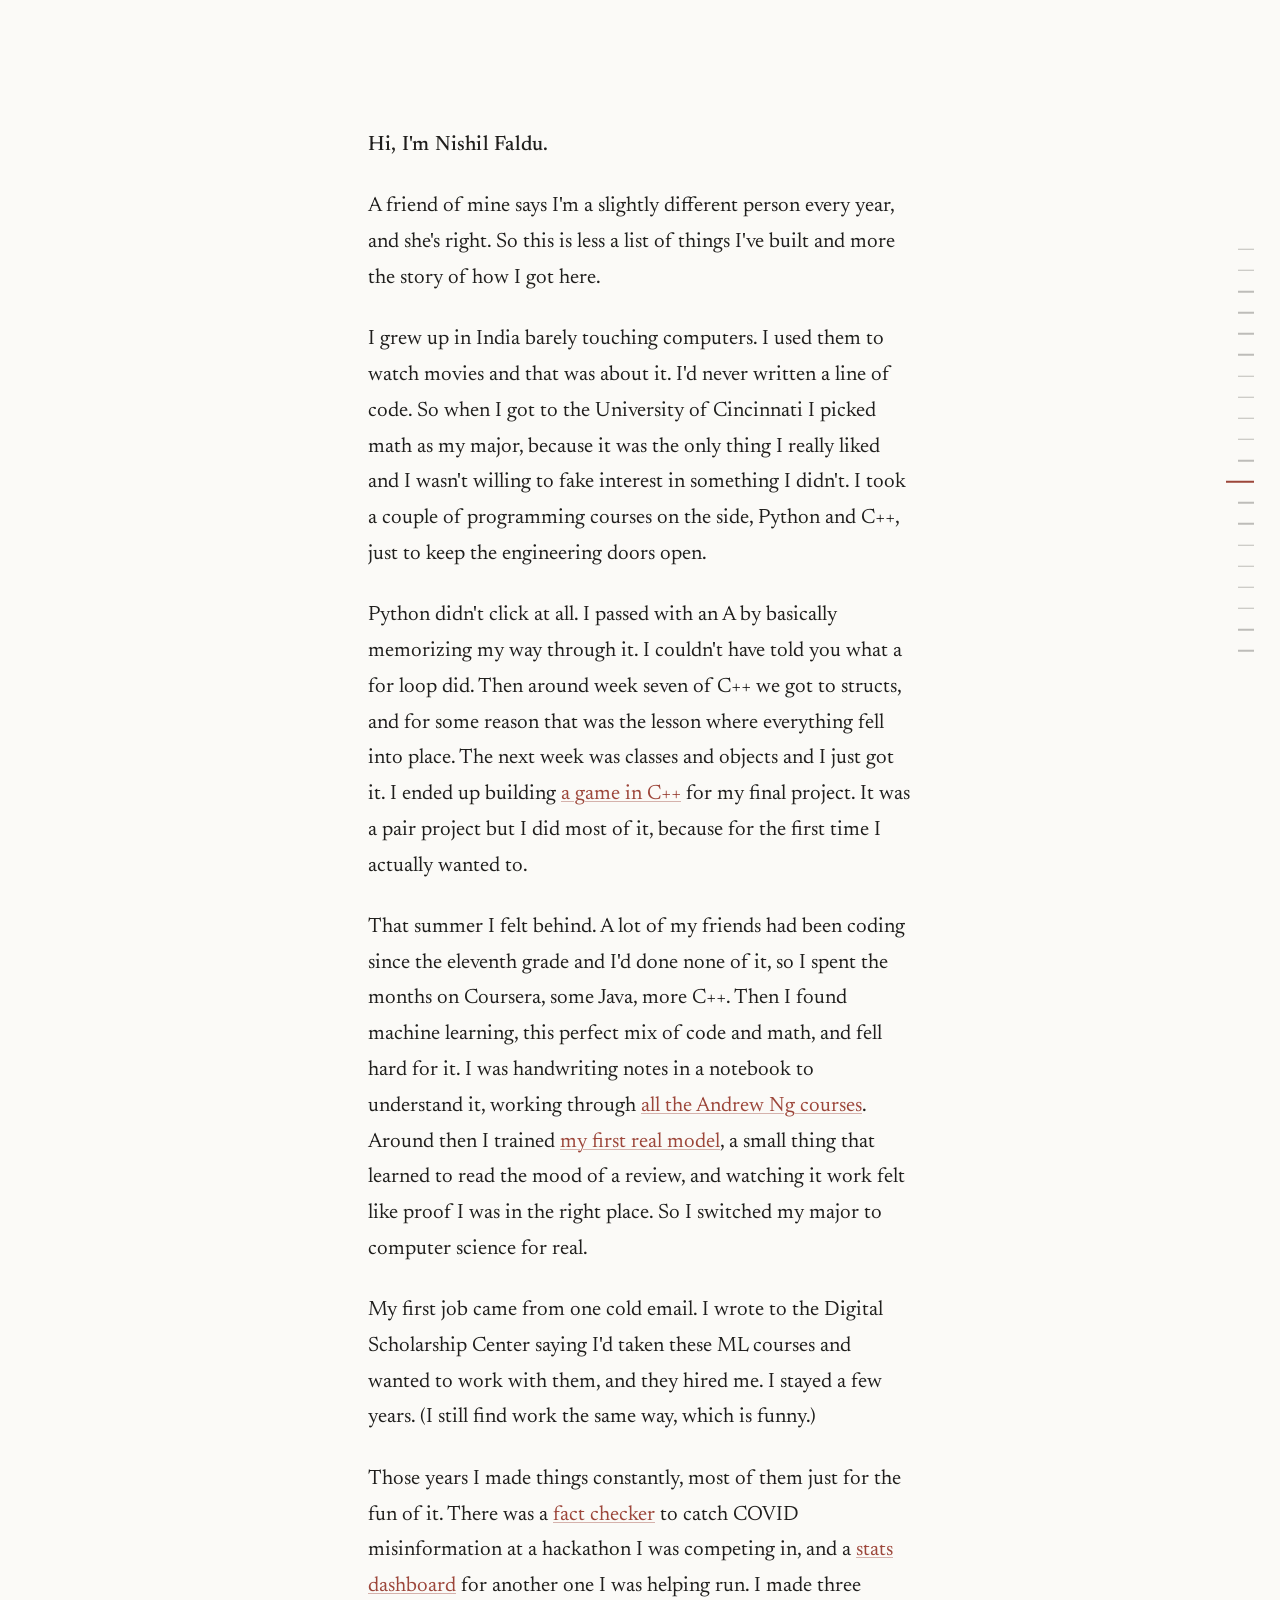
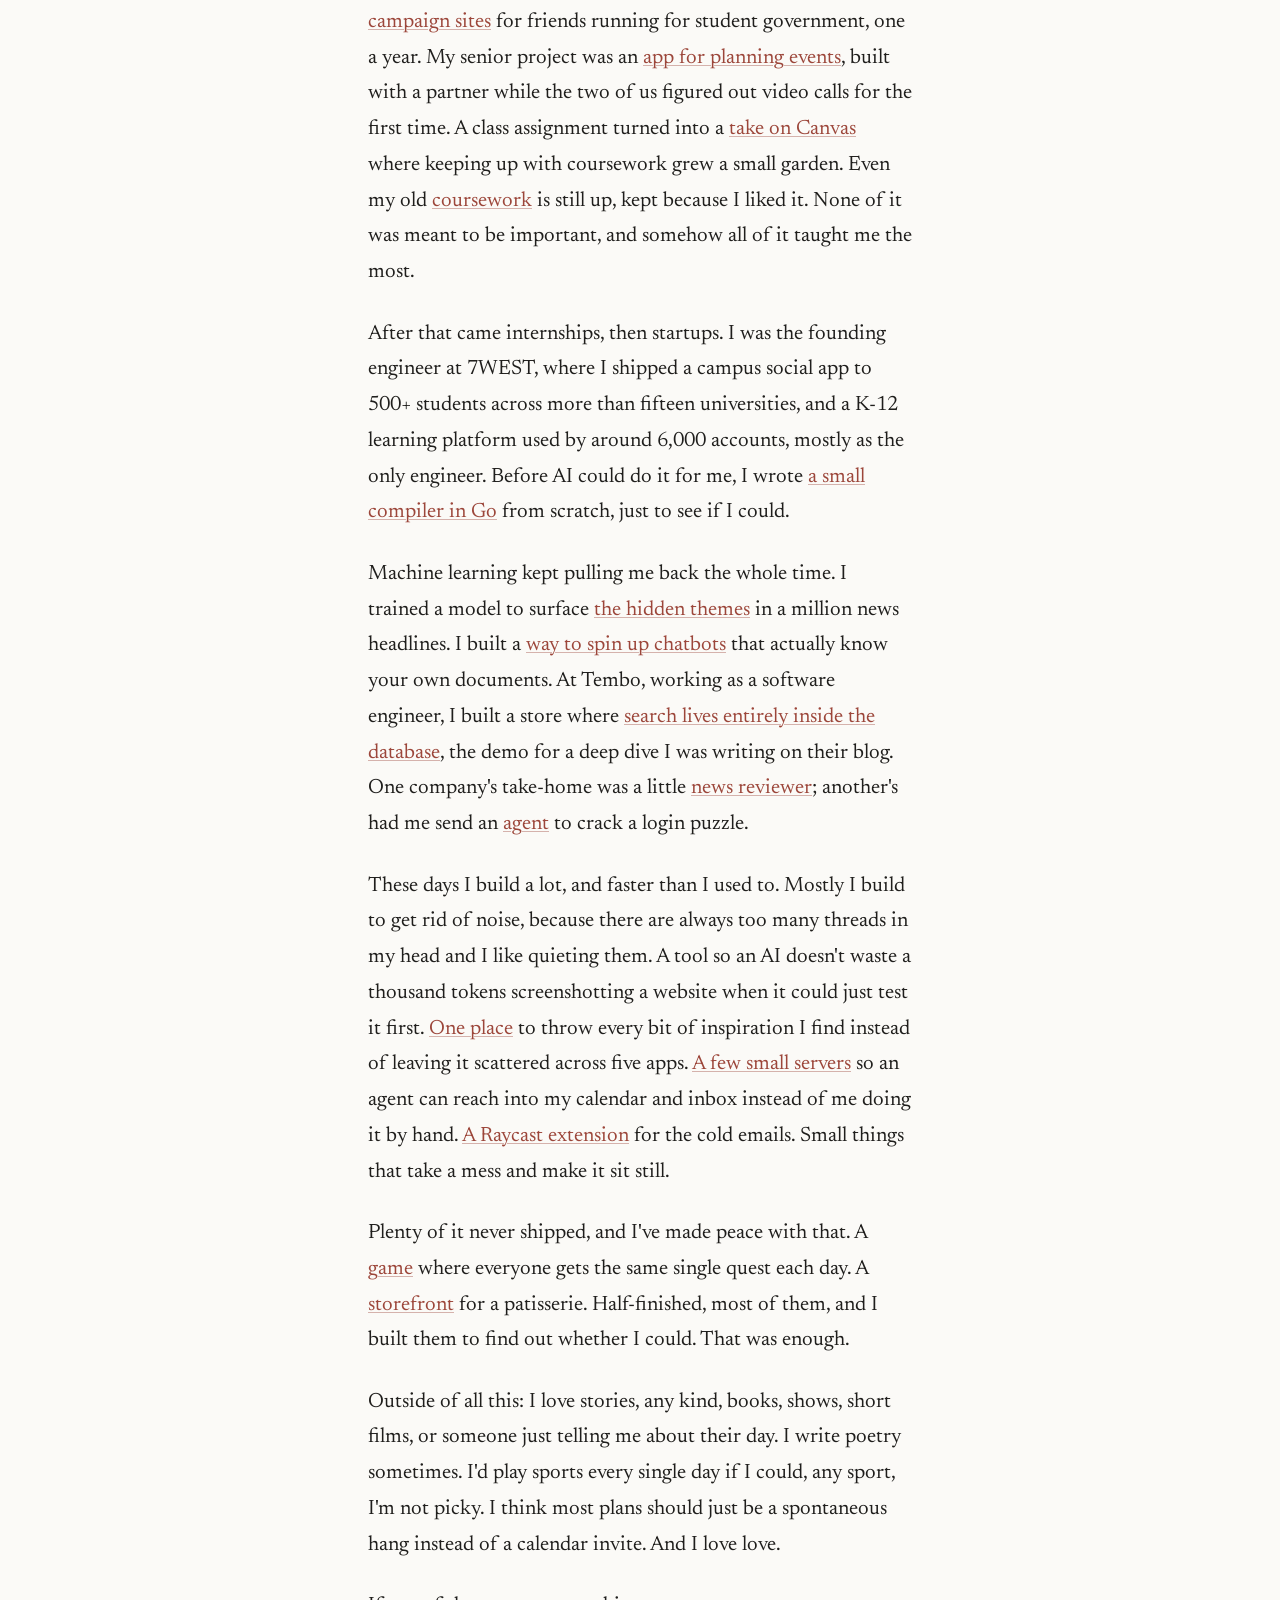
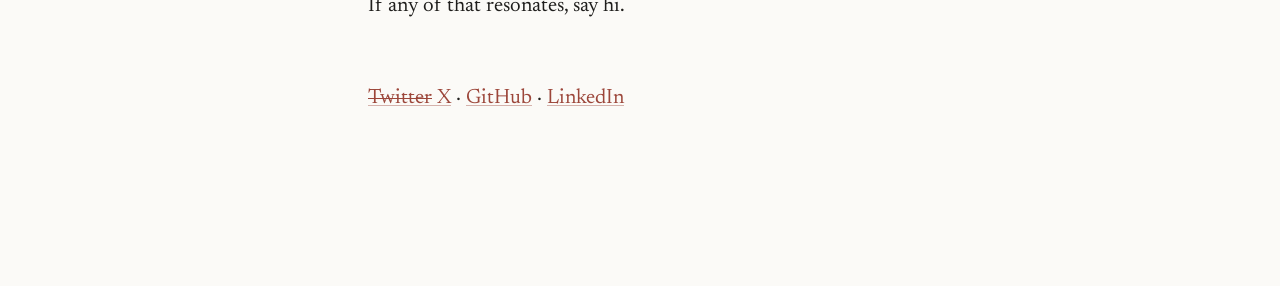
==== index.html @ d4f22a00 "Add project nav, unlink Atlas, restyle Twitter link - Stacked-dash project nav fixed to the right ed" ====
<!DOCTYPE html>
<html lang="en">

<head>
    <meta charset="UTF-8">
    <meta name="viewport" content="width=device-width, initial-scale=1.0">
    <title>Nishil Faldu</title>
    <meta name="description"
        content="Nishil Faldu. The story of how I got here, and the small things I build to take a mess and make it sit still.">
    <meta name="author" content="Nishil Faldu">
    <meta name="theme-color" content="#fbfaf7">
    <link rel="canonical" href="https://nishilfaldu.site">

    <!-- Favicon: a quiet "N" mark, inline so it costs no request -->
    <link rel="icon"
        href="data:image/svg+xml,%3Csvg xmlns='http://www.w3.org/2000/svg' viewBox='0 0 32 32'%3E%3Crect width='32' height='32' rx='6' fill='%231f1e1c'/%3E%3Ctext x='16' y='23' font-family='Georgia,serif' font-size='20' fill='%23fbfaf7' text-anchor='middle'%3EN%3C/text%3E%3C/svg%3E">

    <!-- Open Graph / social preview -->
    <meta property="og:type" content="website">
    <meta property="og:url" content="https://nishilfaldu.site">
    <meta property="og:title" content="Nishil Faldu">
    <meta property="og:description"
        content="The story of how I got here, and the small things I build to take a mess and make it sit still.">
    <meta property="og:image" content="https://nishilfaldu.site/og-image.png">
    <meta property="og:image:width" content="1200">
    <meta property="og:image:height" content="630">

    <!-- Twitter card -->
    <meta name="twitter:card" content="summary_large_image">
    <meta name="twitter:creator" content="@FalduNishil">
    <meta name="twitter:title" content="Nishil Faldu">
    <meta name="twitter:description"
        content="The story of how I got here, and the small things I build to take a mess and make it sit still.">
    <meta name="twitter:image" content="https://nishilfaldu.site/og-image.png">

    <!-- One reading face, loaded once. A system serif carries the page until it arrives. -->
    <link rel="preconnect" href="https://fonts.googleapis.com">
    <link rel="preconnect" href="https://fonts.gstatic.com" crossorigin>
    <link rel="stylesheet"
        href="https://fonts.googleapis.com/css2?family=Newsreader:ital,opsz,wght@0,6..72,400;0,6..72,500;1,6..72,400&display=swap">

    <style>
        :root {
            --paper: #fbfaf7;
            --ink: #1f1e1c;
            --accent: #9c463a;
            --measure: 38rem;
        }

        *,
        *::before,
        *::after {
            box-sizing: border-box;
        }

        html {
            -webkit-text-size-adjust: 100%;
            scroll-behavior: smooth;
        }

        body {
            margin: 0;
            background: var(--paper);
            color: var(--ink);
            font-family: Newsreader, "Iowan Old Style", Charter, Georgia, "Times New Roman", serif;
            font-size: 1.18rem;
            line-height: 1.72;
            font-weight: 400;
            -webkit-font-smoothing: antialiased;
            text-rendering: optimizeLegibility;
        }

        main {
            max-width: var(--measure);
            margin: 0 auto;
            padding: 5.5rem 1.5rem 7rem;
        }

        h1 {
            font-size: 1.18rem;
            font-weight: 500;
            line-height: 1.72;
            margin: 0 0 1.6rem;
            letter-spacing: 0.01em;
        }

        p {
            margin: 0 0 1.6rem;
            hanging-punctuation: first;
        }

        a {
            color: var(--accent);
            text-decoration: underline;
            text-decoration-thickness: 1px;
            text-underline-offset: 2px;
            text-decoration-color: rgba(156, 70, 58, 0.4);
            transition: text-decoration-color 0.15s ease;
        }

        a:hover,
        a:focus-visible {
            text-decoration-color: var(--accent);
        }

        a:focus-visible {
            outline: 2px solid var(--accent);
            outline-offset: 3px;
            border-radius: 1px;
        }

        em {
            font-style: italic;
        }

        /* Anchors land a little below the top edge when jumped to */
        [id] {
            scroll-margin-top: 30vh;
        }

        .contact {
            margin-top: 3.5rem;
        }

        .contact a {
            white-space: nowrap;
        }

        .contact .former {
            text-decoration: line-through;
            text-decoration-thickness: 1px;
        }

        /* A quiet stack of dashes: one per project, a way to jump straight in */
        .toc {
            position: fixed;
            top: 50%;
            right: 1.6rem;
            transform: translateY(-50%);
            display: none;
            flex-direction: column;
            gap: 0.5rem;
            z-index: 10;
        }

        .toc a {
            display: flex;
            align-items: center;
            justify-content: flex-end;
            gap: 0.65rem;
            text-decoration: none;
            color: var(--accent);
            line-height: 1;
        }

        .toc a:focus-visible {
            outline: none;
        }

        .toc .dash {
            display: block;
            width: 16px;
            height: 1.5px;
            background: rgba(31, 30, 28, 0.28);
            transition: width 0.18s ease, background 0.18s ease;
        }

        .toc a:hover .dash,
        .toc a:focus-visible .dash,
        .toc a.active .dash {
            width: 28px;
            background: var(--accent);
        }

        .toc .label {
            font-size: 0.82rem;
            letter-spacing: 0.01em;
            white-space: nowrap;
            opacity: 0;
            transform: translateX(4px);
            transition: opacity 0.18s ease, transform 0.18s ease;
            pointer-events: none;
        }

        .toc a:hover .label,
        .toc a:focus-visible .label {
            opacity: 1;
            transform: none;
        }

        @media (min-width: 64rem) {
            .toc {
                display: flex;
            }
        }

        @media (min-width: 40rem) {
            body {
                font-size: 1.3rem;
            }

            main {
                padding: 8rem 2rem 9rem;
            }

            h1 {
                font-size: 1.3rem;
            }
        }

        @media (prefers-reduced-motion: reduce) {
            html {
                scroll-behavior: auto;
            }

            a,
            .toc .dash,
            .toc .label {
                transition: none;
            }
        }
    </style>
</head>

<body>
    <nav class="toc" aria-label="Projects">
        <a href="#p-save-the-roadster"><span class="label">C++ game</span><span class="dash"></span></a>
        <a href="#p-ml-deep-learning-courses"><span class="label">Andrew Ng courses</span><span class="dash"></span></a>
        <a href="#p-bert-sentiment-pytorch"><span class="label">First model</span><span class="dash"></span></a>
        <a href="#p-insite-factcheck"><span class="label">Fact checker</span><span class="dash"></span></a>
        <a href="#p-hackathon-stats-dashboard"><span class="label">Stats dashboard</span><span class="dash"></span></a>
        <a href="#p-campaign-websites"><span class="label">Campaign sites</span><span class="dash"></span></a>
        <a href="#p-eventure"><span class="label">Event app</span><span class="dash"></span></a>
        <a href="#p-alterna-canvas"><span class="label">Canvas</span><span class="dash"></span></a>
        <a href="#p-coursework"><span class="label">Coursework</span><span class="dash"></span></a>
        <a href="#p-cedar-lang"><span class="label">Compiler</span><span class="dash"></span></a>
        <a href="#p-lda-models"><span class="label">Topic model</span><span class="dash"></span></a>
        <a href="#p-easy-rag"><span class="label">RAG</span><span class="dash"></span></a>
        <a href="#p-vector-search-ecommerce"><span class="label">Vector search</span><span class="dash"></span></a>
        <a href="#p-smart-reviewer"><span class="label">News reviewer</span><span class="dash"></span></a>
        <a href="#p-neon-nerdsnipe"><span class="label">Login agent</span><span class="dash"></span></a>
        <a href="#p-sediment"><span class="label">Sediment</span><span class="dash"></span></a>
        <a href="#p-mcp-servers"><span class="label">MCP servers</span><span class="dash"></span></a>
        <a href="#p-reachcast"><span class="label">Raycast extension</span><span class="dash"></span></a>
        <a href="#p-pulse"><span class="label">Pulse</span><span class="dash"></span></a>
        <a href="#p-belle"><span class="label">Belle</span><span class="dash"></span></a>
    </nav>

    <main>
        <h1>Hi, I'm Nishil Faldu.</h1>

        <p>A friend of mine says I'm a slightly different person every year, and she's
            right. So this is less a list of things I've built and more the story of how I
            got here.</p>

        <p>I grew up in India barely touching computers. I used them to watch movies and
            that was about it. I'd never written a line of code. So when I got to the
            University of Cincinnati I picked math as my major, because it was the only
            thing I really liked and I wasn't willing to fake interest in something I
            didn't. I took a couple of programming courses on the side, Python and C++,
            just to keep the engineering doors open.</p>

        <p>Python didn't click at all. I passed with an A by basically memorizing my way
            through it. I couldn't have told you what a for loop did. Then around week
            seven of C++ we got to structs, and for some reason that was the lesson where
            everything fell into place. The next week was classes and objects and I just
            got it. I ended up building
            <a id="p-save-the-roadster" href="https://github.com/nishilfaldu/save-the-roadster">a game in C++</a>
            for my final project. It was a pair project but I did most of it, because for
            the first time I actually wanted to.</p>

        <p>That summer I felt behind. A lot of my friends had been coding since the
            eleventh grade and I'd done none of it, so I spent the months on Coursera,
            some Java, more C++. Then I found machine learning, this perfect mix of code
            and math, and fell hard for it. I was handwriting notes in a notebook to
            understand it, working through
            <a id="p-ml-deep-learning-courses" href="https://github.com/nishilfaldu/ml-deep-learning-courses">all the
                Andrew Ng courses</a>. Around then I trained
            <a id="p-bert-sentiment-pytorch" href="https://github.com/nishilfaldu/bert-sentiment-pytorch">my first real
                model</a>, a small thing that learned to read the mood of a review, and
            watching it work felt like proof I was in the right place. So I switched my
            major to computer science for real.</p>

        <p>My first job came from one cold email. I wrote to the Digital Scholarship
            Center saying I'd taken these ML courses and wanted to work with them, and they
            hired me. I stayed a few years. (I still find work the same way, which is
            funny.)</p>

        <p>Those years I made things constantly, most of them just for the fun of it. There
            was a <a id="p-insite-factcheck" href="https://github.com/nishilfaldu/insite-factcheck">fact
                checker</a> to catch COVID misinformation at a hackathon I was competing in,
            and a <a id="p-hackathon-stats-dashboard" href="https://github.com/nishilfaldu/hackathon-stats-dashboard">stats
                dashboard</a> for another one I was helping run. I made three
            <a id="p-campaign-websites" href="https://github.com/nishilfaldu/campaign-websites">campaign sites</a>
            for friends running for student government, one a year. My senior project was
            an <a id="p-eventure" href="https://github.com/nishilfaldu/eventure">app for planning
                events</a>, built with a partner while the two of us figured out video
            calls for the first time. A class assignment turned into a
            <a id="p-alterna-canvas" href="https://github.com/nishilfaldu/alterna-canvas">take on Canvas</a>
            where keeping up with coursework grew a small garden. Even my old
            <a id="p-coursework" href="https://github.com/nishilfaldu/coursework">coursework</a> is still up,
            kept because I liked it. None of it was meant to be important, and somehow all
            of it taught me the most.</p>

        <p>After that came internships, then startups. I was the founding engineer at
            7WEST, where I shipped a campus social app to 500+ students across more than
            fifteen universities, and a K-12 learning platform used by around 6,000
            accounts, mostly as the only engineer. Before AI could do it for me, I wrote
            <a id="p-cedar-lang" href="https://github.com/nishilfaldu/cedar-lang">a small compiler in Go</a>
            from scratch, just to see if I could.</p>

        <p>Machine learning kept pulling me back the whole time. I trained a model to
            surface <a id="p-lda-models" href="https://github.com/nishilfaldu/lda-models">the hidden
                themes</a> in a million news headlines. I built a
            <a id="p-easy-rag" href="https://github.com/nishilfaldu/easy-rag">way to spin up chatbots</a>
            that actually know your own documents. At Tembo, working as a software
            engineer, I built a store where
            <a id="p-vector-search-ecommerce" href="https://github.com/nishilfaldu/vector-search-ecommerce">search lives
                entirely inside the database</a>, the demo for a deep dive I was writing on
            their blog. One company's take-home was a little
            <a id="p-smart-reviewer" href="https://github.com/nishilfaldu/smart-reviewer">news reviewer</a>;
            another's had me send an
            <a id="p-neon-nerdsnipe" href="https://github.com/nishilfaldu/neon-nerdsnipe">agent</a> to crack a
            login puzzle.</p>

        <p>These days I build a lot, and faster than I used to. Mostly I build to get rid
            of noise, because there are always too many threads in my head and I like
            quieting them.
            A tool so an AI doesn't
            waste a thousand tokens screenshotting a website when it could just test it
            first.
            <a id="p-sediment" href="https://github.com/nishilfaldu/sediment">One place</a> to throw every
            bit of inspiration I find instead of leaving it scattered across five apps.
            <a id="p-mcp-servers" href="https://github.com/nishilfaldu/mcp-servers">A few small servers</a> so
            an agent can reach into my calendar and inbox instead of me doing it by hand.
            <a id="p-reachcast" href="https://github.com/nishilfaldu/reachcast">A Raycast extension</a> for
            the cold emails. Small things that take a mess and make it sit still.</p>

        <p>Plenty of it never shipped, and I've made peace with that. A
            <a id="p-pulse" href="https://github.com/nishilfaldu/pulse">game</a> where everyone gets the
            same single quest each day. A
            <a id="p-belle" href="https://github.com/nishilfaldu/belle">storefront</a> for a patisserie.
            Half-finished, most of them, and I built them to find out whether I could. That
            was enough.</p>

        <p>Outside of all this: I love stories, any kind, books, shows, short films, or
            someone just telling me about their day. I write poetry sometimes. I'd play
            sports every single day if I could, any sport, I'm not picky. I think most
            plans should just be a spontaneous hang instead of a calendar invite. And I
            love love.</p>

        <p>If any of that resonates, say hi.</p>

        <p class="contact">
            <a href="https://x.com/FalduNishil"><span class="former">Twitter</span> X</a> &middot;
            <a href="https://github.com/nishilfaldu">GitHub</a> &middot;
            <a href="https://www.linkedin.com/in/nishilfaldu">LinkedIn</a>
        </p>
    </main>

    <script>
        // Highlight the dash for whichever project is nearest the middle of the screen
        (function () {
            var dashes = Array.prototype.slice.call(document.querySelectorAll('.toc a'));
            if (!dashes.length || !('IntersectionObserver' in window)) return;

            var map = {};
            dashes.forEach(function (d) {
                map[d.getAttribute('href').slice(1)] = d;
            });

            var io = new IntersectionObserver(function (entries) {
                entries.forEach(function (e) {
                    if (e.isIntersecting) {
                        dashes.forEach(function (d) { d.classList.remove('active'); });
                        var d = map[e.target.id];
                        if (d) d.classList.add('active');
                    }
                });
            }, { rootMargin: '-45% 0px -45% 0px' });

            Object.keys(map).forEach(function (id) {
                var el = document.getElementById(id);
                if (el) io.observe(el);
            });
        })();
    </script>
</body>

</html>
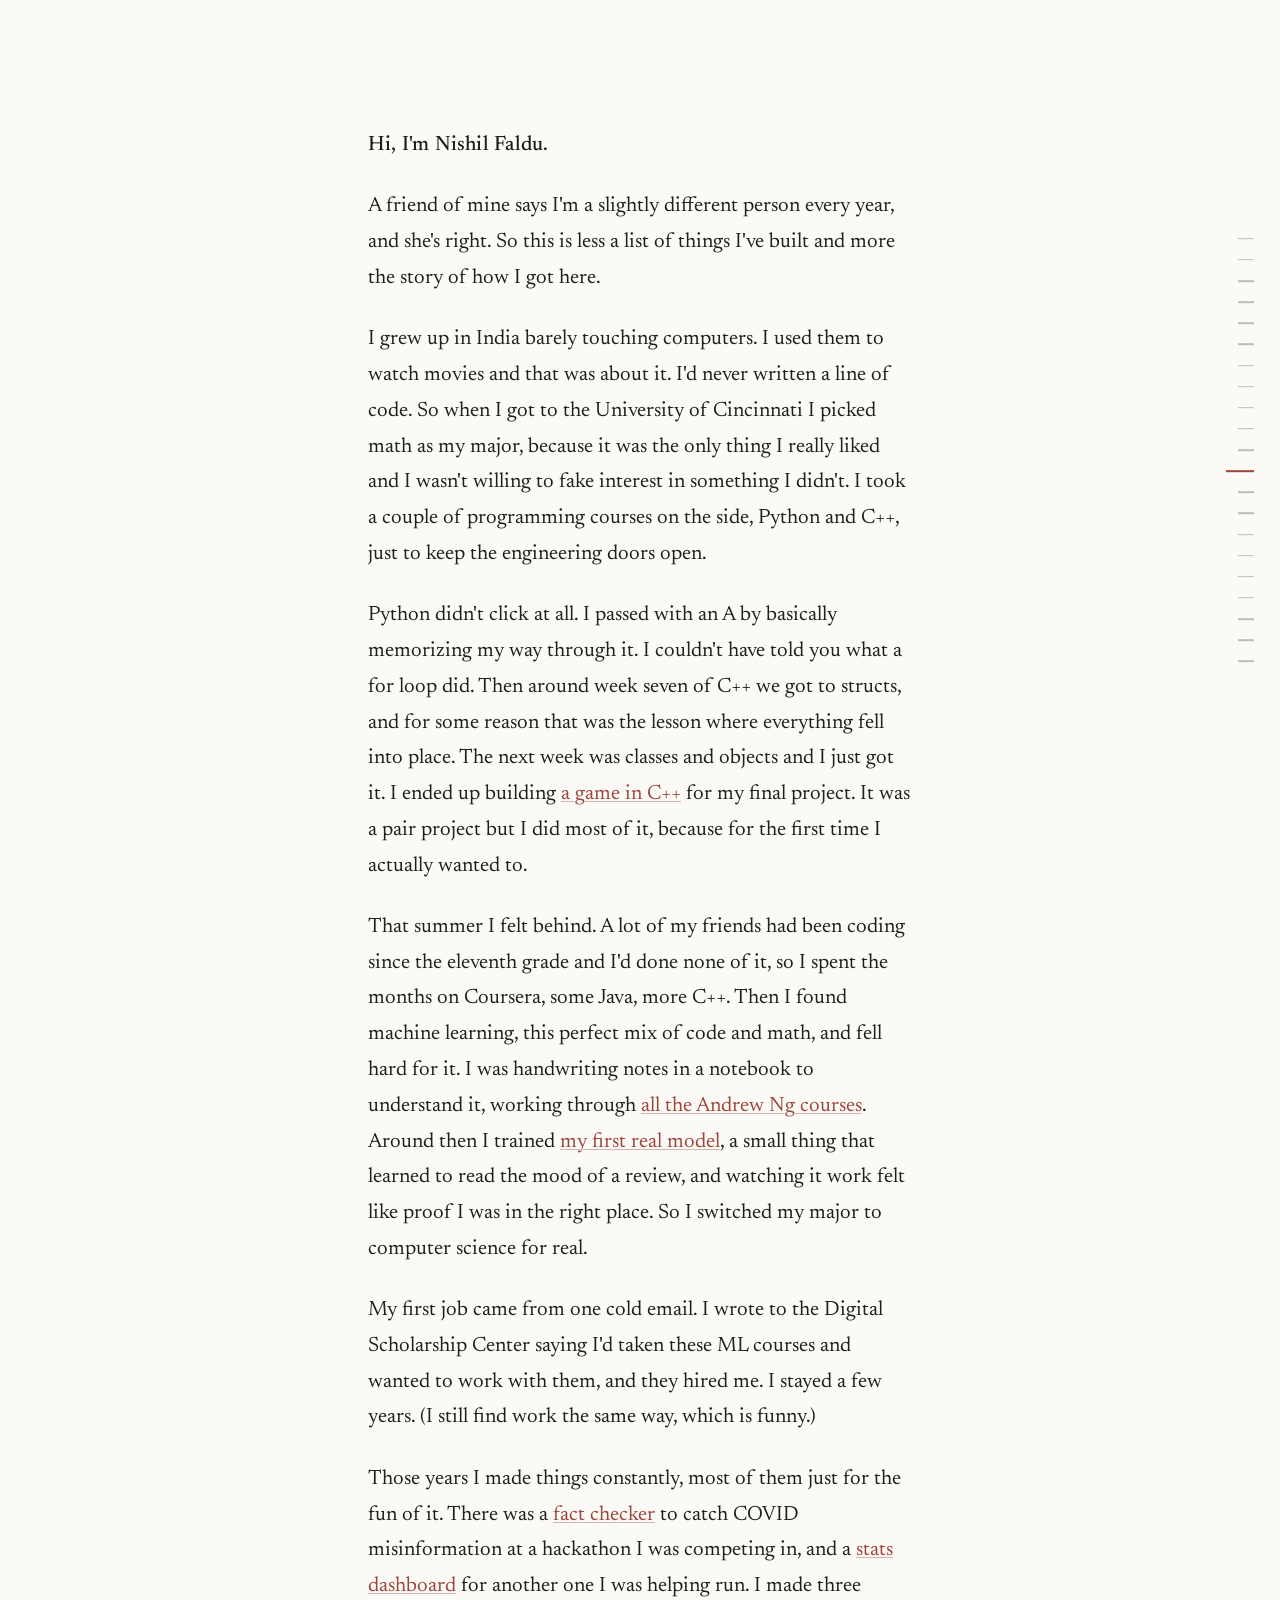
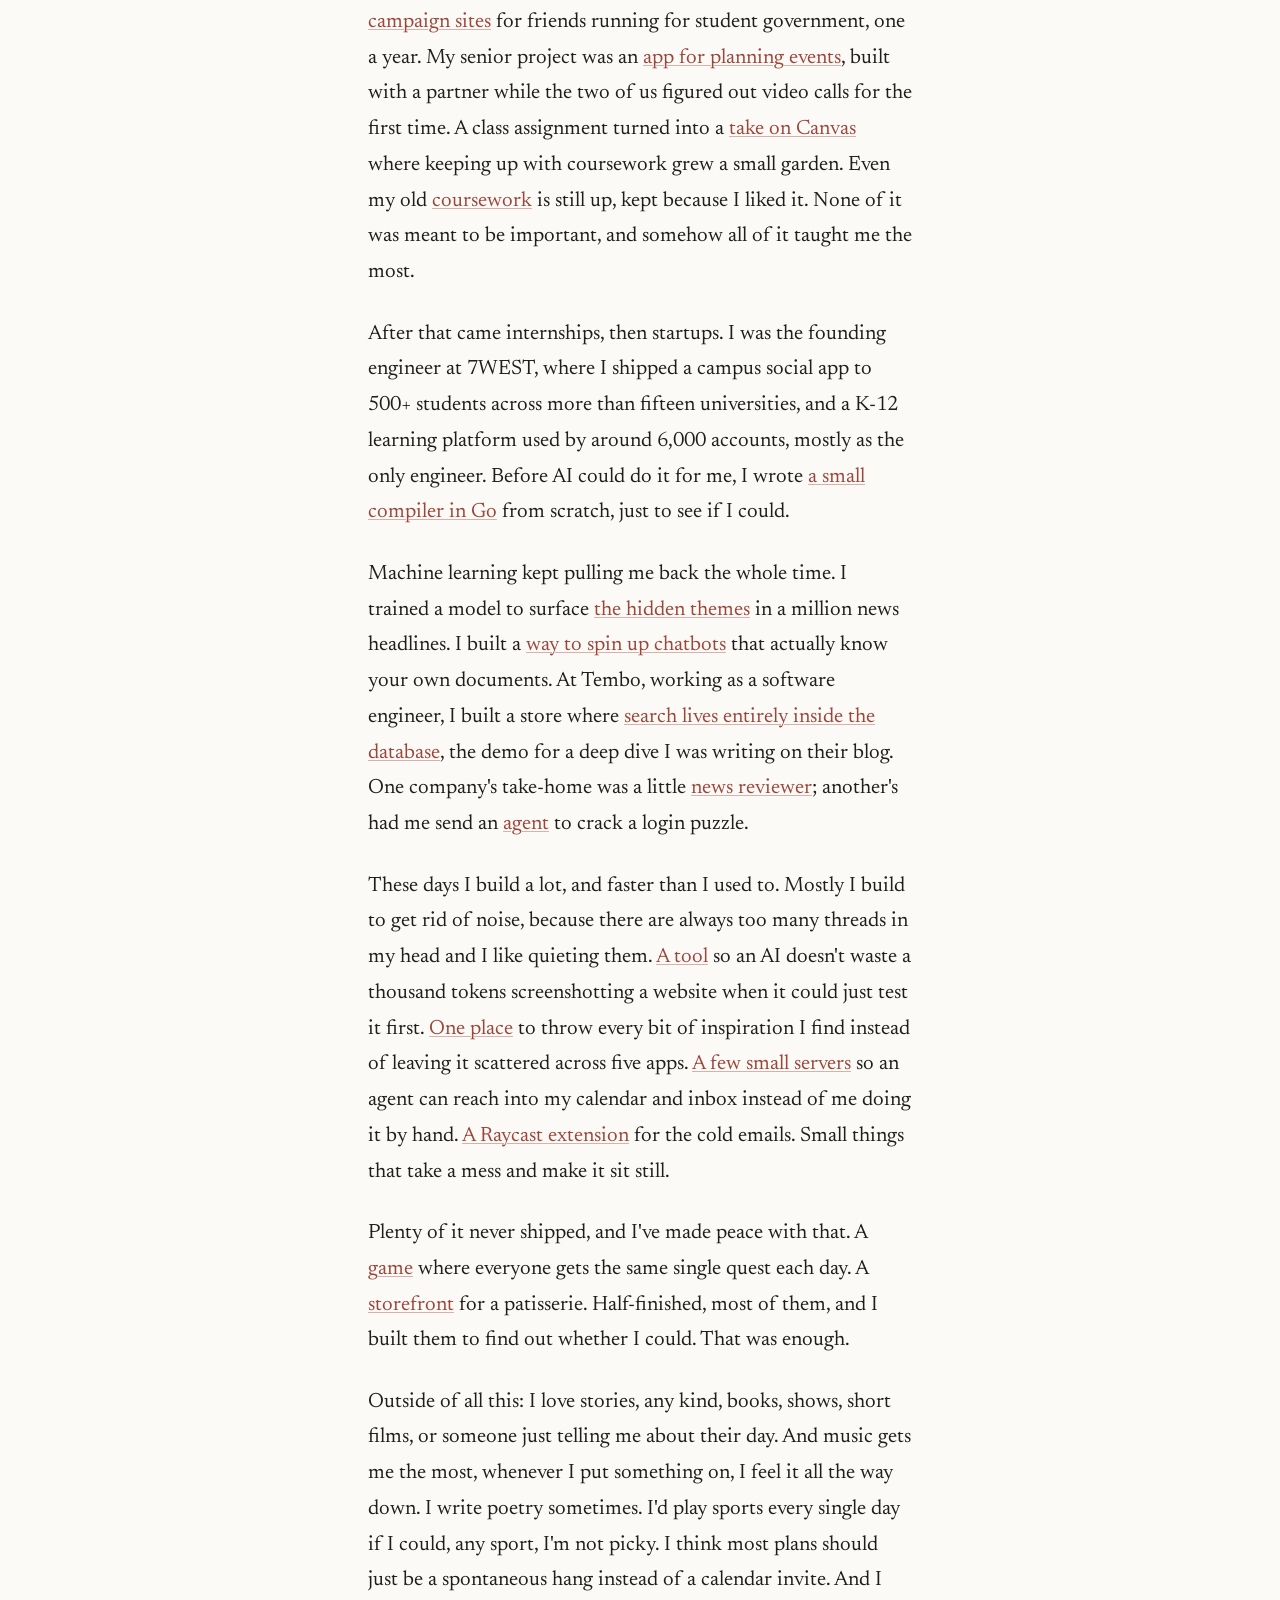
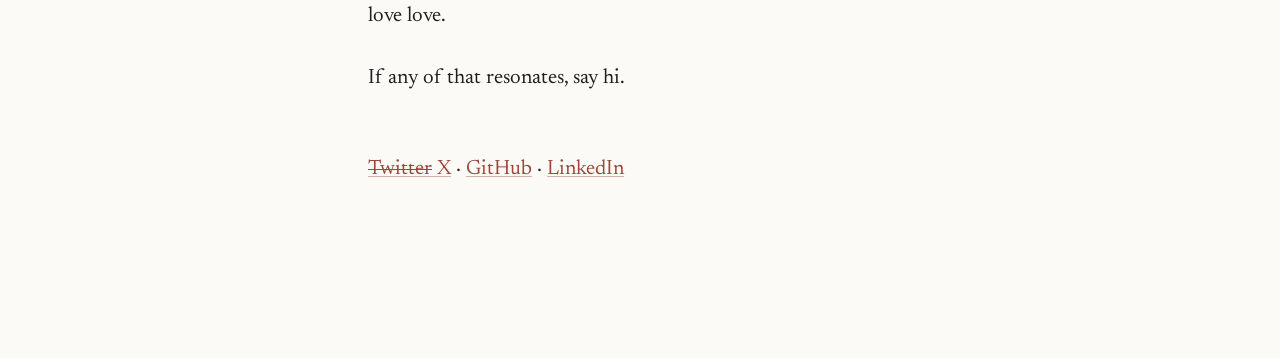
==== commit ee3911e3: "Mobile project nav, add music line, relink Atlas to site - On small screens the side dash stack coll" ====
--- a/index.html
+++ b/index.html
@@ -188,12 +188,85 @@
             transform: none;
         }
 
+        /* The toggle is the same stack of dashes, shrunk to an icon for small screens */
+        .toc-toggle {
+            display: none;
+        }
+
         @media (min-width: 64rem) {
             .toc {
                 display: flex;
             }
         }
 
+        @media (max-width: 63.99rem) {
+            .toc-toggle {
+                display: flex;
+                flex-direction: column;
+                gap: 4px;
+                position: fixed;
+                bottom: 1.4rem;
+                right: 1.4rem;
+                z-index: 20;
+                padding: 11px 12px;
+                background: var(--paper);
+                border: 1px solid rgba(31, 30, 28, 0.15);
+                border-radius: 10px;
+                box-shadow: 0 2px 12px rgba(31, 30, 28, 0.1);
+                cursor: pointer;
+            }
+
+            .toc-toggle span {
+                display: block;
+                width: 18px;
+                height: 1.5px;
+                background: var(--ink);
+            }
+
+            .toc {
+                display: flex;
+                position: fixed;
+                top: auto;
+                bottom: 5.1rem;
+                right: 1.4rem;
+                transform: translateY(8px);
+                max-width: 70vw;
+                max-height: 60vh;
+                overflow-y: auto;
+                gap: 0.1rem;
+                padding: 0.8rem 1.15rem;
+                background: var(--paper);
+                border: 1px solid rgba(31, 30, 28, 0.15);
+                border-radius: 12px;
+                box-shadow: 0 8px 28px rgba(31, 30, 28, 0.14);
+                opacity: 0;
+                visibility: hidden;
+                transition: opacity 0.18s ease, transform 0.18s ease, visibility 0.18s;
+            }
+
+            body.toc-open .toc {
+                opacity: 1;
+                visibility: visible;
+                transform: none;
+            }
+
+            .toc a {
+                justify-content: flex-start;
+                padding: 0.32rem 0;
+            }
+
+            .toc .dash {
+                display: none;
+            }
+
+            .toc .label {
+                opacity: 1;
+                transform: none;
+                pointer-events: auto;
+                font-size: 0.98rem;
+            }
+        }
+
         @media (min-width: 40rem) {
             body {
                 font-size: 1.3rem;
@@ -214,6 +287,7 @@
             }
 
             a,
+            .toc,
             .toc .dash,
             .toc .label {
                 transition: none;
@@ -223,7 +297,12 @@
 </head>
 
 <body>
-    <nav class="toc" aria-label="Projects">
+    <button class="toc-toggle" type="button" aria-label="Jump to a project" aria-controls="project-nav"
+        aria-expanded="false">
+        <span></span><span></span><span></span>
+    </button>
+
+    <nav class="toc" id="project-nav" aria-label="Projects">
         <a href="#p-save-the-roadster"><span class="label">C++ game</span><span class="dash"></span></a>
         <a href="#p-ml-deep-learning-courses"><span class="label">Andrew Ng courses</span><span class="dash"></span></a>
         <a href="#p-bert-sentiment-pytorch"><span class="label">First model</span><span class="dash"></span></a>
@@ -239,6 +318,7 @@
         <a href="#p-vector-search-ecommerce"><span class="label">Vector search</span><span class="dash"></span></a>
         <a href="#p-smart-reviewer"><span class="label">News reviewer</span><span class="dash"></span></a>
         <a href="#p-neon-nerdsnipe"><span class="label">Login agent</span><span class="dash"></span></a>
+        <a href="#p-atlas"><span class="label">Atlas</span><span class="dash"></span></a>
         <a href="#p-sediment"><span class="label">Sediment</span><span class="dash"></span></a>
         <a href="#p-mcp-servers"><span class="label">MCP servers</span><span class="dash"></span></a>
         <a href="#p-reachcast"><span class="label">Raycast extension</span><span class="dash"></span></a>
@@ -326,7 +406,7 @@
         <p>These days I build a lot, and faster than I used to. Mostly I build to get rid
             of noise, because there are always too many threads in my head and I like
             quieting them.
-            A tool so an AI doesn't
+            <a id="p-atlas" href="https://nishilfaldu.site">A tool</a> so an AI doesn't
             waste a thousand tokens screenshotting a website when it could just test it
             first.
             <a id="p-sediment" href="https://github.com/nishilfaldu/sediment">One place</a> to throw every
@@ -344,7 +424,8 @@
             was enough.</p>
 
         <p>Outside of all this: I love stories, any kind, books, shows, short films, or
-            someone just telling me about their day. I write poetry sometimes. I'd play
+            someone just telling me about their day. And music gets me the most, whenever
+            I put something on, I feel it all the way down. I write poetry sometimes. I'd play
             sports every single day if I could, any sport, I'm not picky. I think most
             plans should just be a spontaneous hang instead of a calendar invite. And I
             love love.</p>
@@ -384,6 +465,35 @@
                 if (el) io.observe(el);
             });
         })();
+
+        // On small screens the dash stack collapses into a button that opens the list
+        (function () {
+            var toggle = document.querySelector('.toc-toggle');
+            var nav = document.querySelector('.toc');
+            if (!toggle || !nav) return;
+
+            function close() {
+                document.body.classList.remove('toc-open');
+                toggle.setAttribute('aria-expanded', 'false');
+            }
+
+            toggle.addEventListener('click', function () {
+                var open = document.body.classList.toggle('toc-open');
+                toggle.setAttribute('aria-expanded', open ? 'true' : 'false');
+            });
+
+            nav.addEventListener('click', function (e) {
+                if (e.target.closest('a')) close();
+            });
+
+            document.addEventListener('click', function (e) {
+                if (!e.target.closest('.toc') && !e.target.closest('.toc-toggle')) close();
+            });
+
+            document.addEventListener('keydown', function (e) {
+                if (e.key === 'Escape') close();
+            });
+        })();
     </script>
 </body>
 
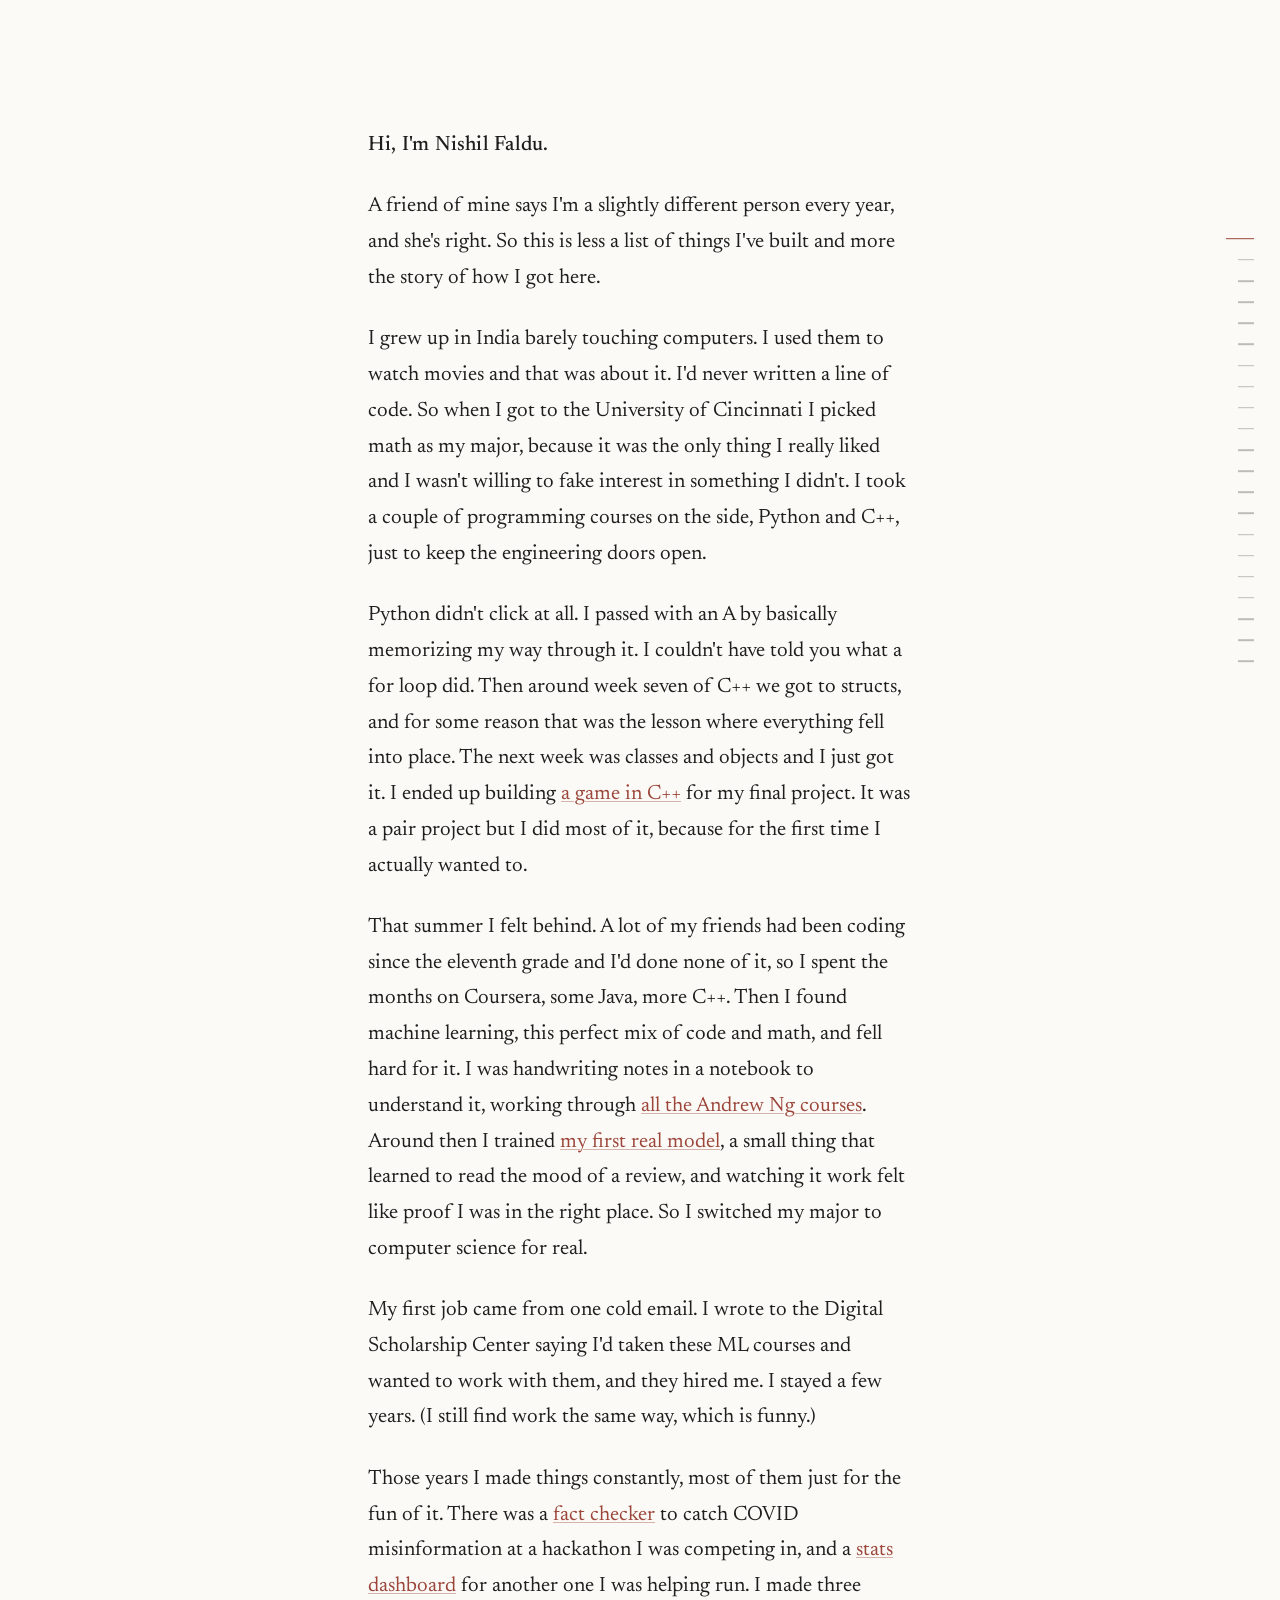
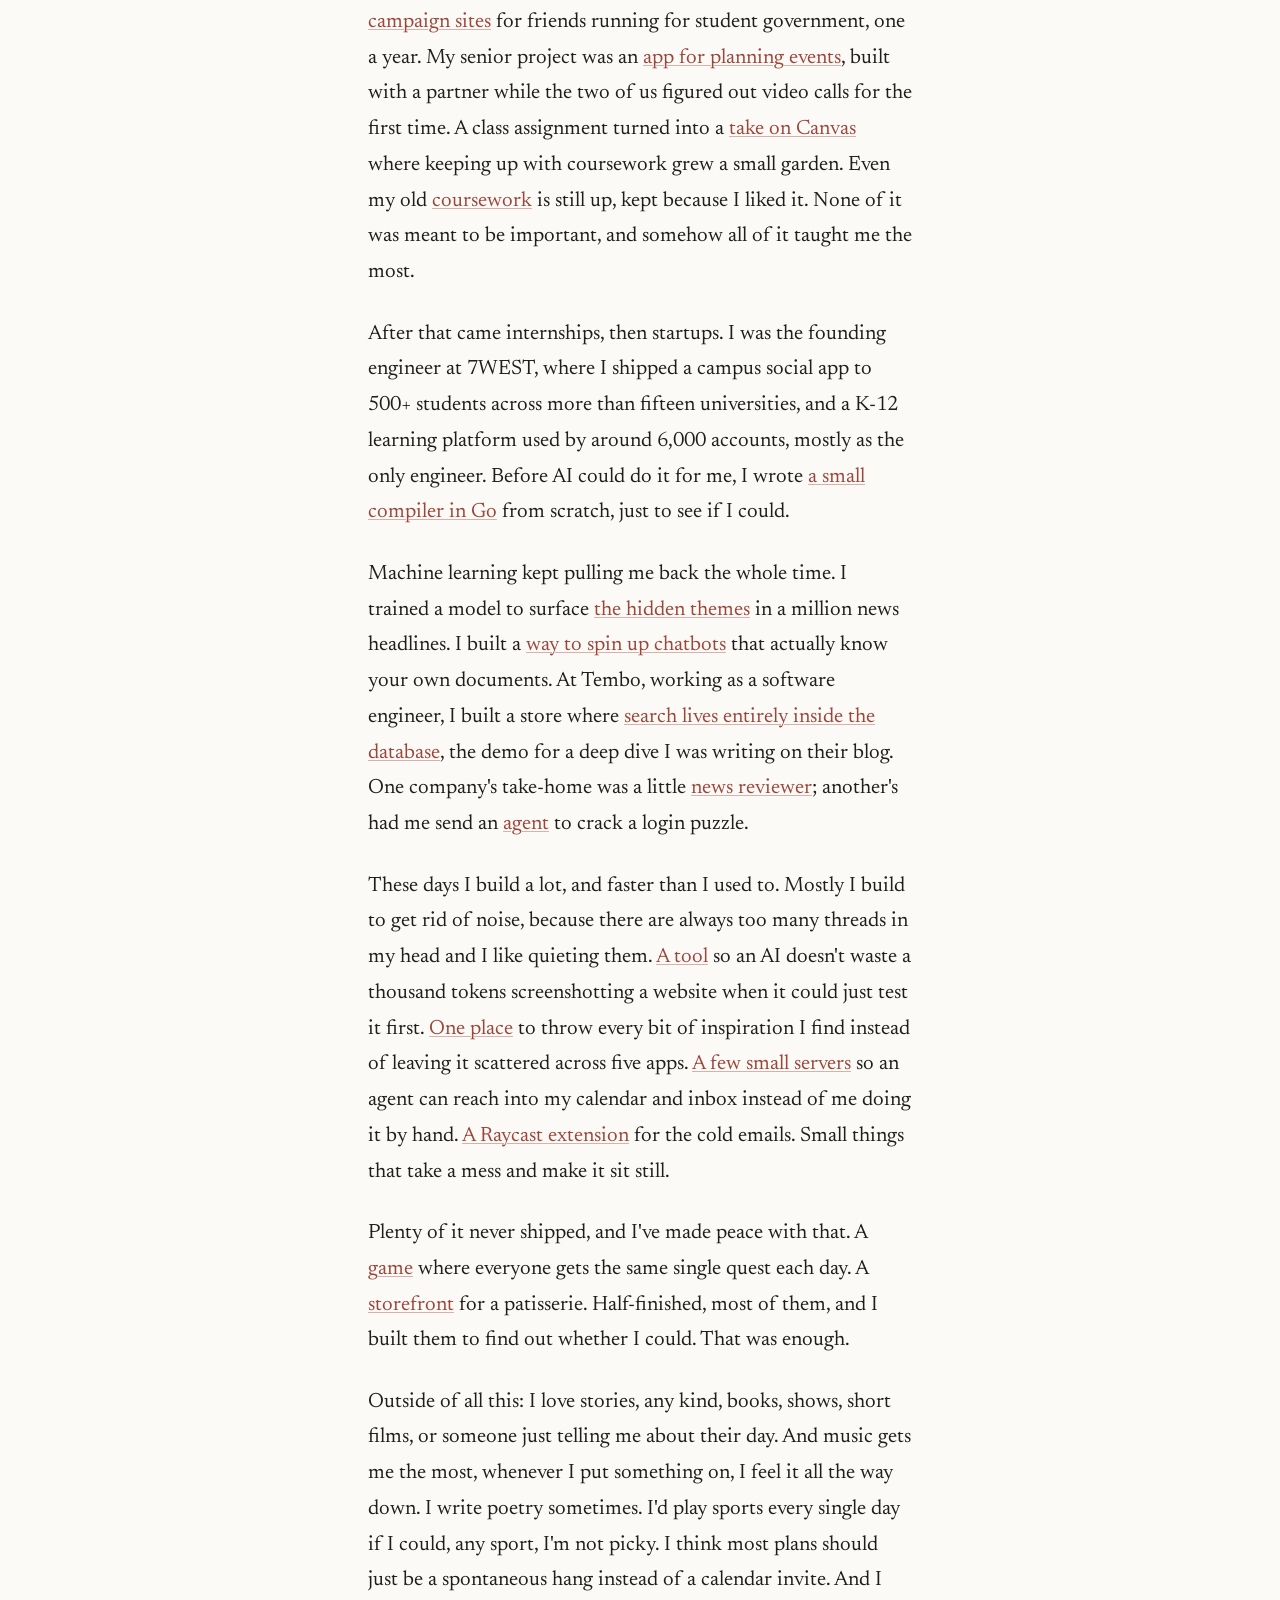
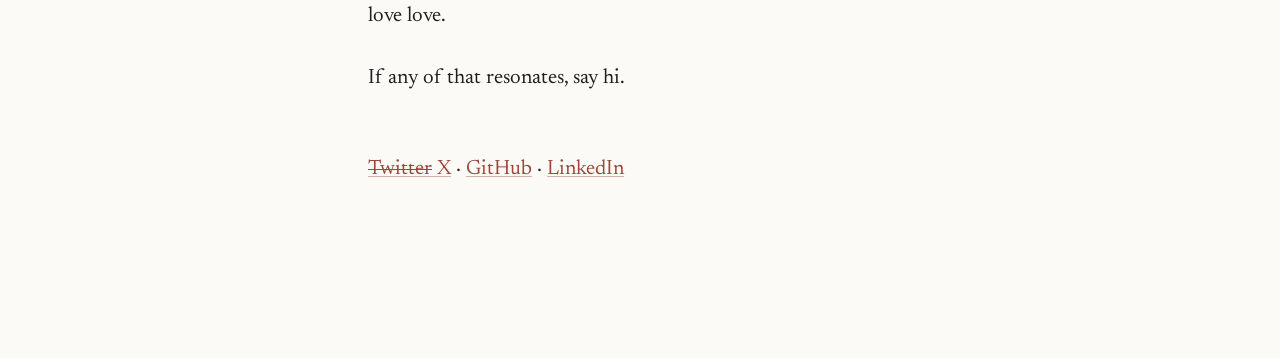
==== commit c09d71e7: "Highlight the clicked dash, not a lower one The center-band observer marked whichever project sat at" ====
--- a/index.html
+++ b/index.html
@@ -440,30 +440,66 @@
     </main>
 
     <script>
-        // Highlight the dash for whichever project is nearest the middle of the screen
+        // Deep-link without the focus box: on reload with a fragment, Chrome
+        // scrolls to the target and focuses it, drawing the focus-visible
+        // outline. Strip the hash before the browser acts, then scroll there
+        // ourselves and restore the hash without moving focus.
+        (function () {
+            if (!location.hash) return;
+            var id = location.hash.slice(1);
+            var el = document.getElementById(id);
+            if (!el) return;
+            history.replaceState(null, '', location.pathname + location.search);
+            window.addEventListener('load', function () {
+                el.scrollIntoView({ block: 'start' });
+                history.replaceState(null, '', '#' + id);
+            });
+        })();
+
+        // Highlight the dash for the project nearest the top of the reading
+        // area. The 35% line matches where clicks and deep links land (the
+        // 30vh scroll-margin), so the clicked dash is the one that lights up.
         (function () {
             var dashes = Array.prototype.slice.call(document.querySelectorAll('.toc a'));
-            if (!dashes.length || !('IntersectionObserver' in window)) return;
-
-            var map = {};
-            dashes.forEach(function (d) {
-                map[d.getAttribute('href').slice(1)] = d;
-            });
-
-            var io = new IntersectionObserver(function (entries) {
-                entries.forEach(function (e) {
-                    if (e.isIntersecting) {
-                        dashes.forEach(function (d) { d.classList.remove('active'); });
-                        var d = map[e.target.id];
-                        if (d) d.classList.add('active');
+            if (!dashes.length) return;
+
+            var items = dashes.map(function (d) {
+                return { dash: d, el: document.getElementById(d.getAttribute('href').slice(1)) };
+            }).filter(function (it) { return it.el; });
+            if (!items.length) return;
+
+            var ticking = false;
+
+            function update() {
+                ticking = false;
+                // The line sits where clicks and deep links land (30vh). Pick the
+                // project closest to it, so the clicked one wins even when two
+                // links sit close together in the same paragraph.
+                var line = window.innerHeight * 0.3;
+                var current = null;
+                var best = Infinity;
+                items.forEach(function (it) {
+                    var dist = Math.abs(it.el.getBoundingClientRect().top - line);
+                    if (dist < best) {
+                        best = dist;
+                        current = it;
                     }
                 });
-            }, { rootMargin: '-45% 0px -45% 0px' });
-
-            Object.keys(map).forEach(function (id) {
-                var el = document.getElementById(id);
-                if (el) io.observe(el);
-            });
+                dashes.forEach(function (d) { d.classList.remove('active'); });
+                if (current) current.dash.classList.add('active');
+            }
+
+            function onScroll() {
+                if (!ticking) {
+                    ticking = true;
+                    requestAnimationFrame(update);
+                }
+            }
+
+            window.addEventListener('scroll', onScroll, { passive: true });
+            window.addEventListener('resize', onScroll);
+            window.addEventListener('load', update);
+            update();
         })();
 
         // On small screens the dash stack collapses into a button that opens the list
@@ -482,8 +518,26 @@
                 toggle.setAttribute('aria-expanded', open ? 'true' : 'false');
             });
 
+            var smooth = !window.matchMedia('(prefers-reduced-motion: reduce)').matches;
+
             nav.addEventListener('click', function (e) {
-                if (e.target.closest('a')) close();
+                var link = e.target.closest('a');
+                if (!link) return;
+
+                // Scroll to the target ourselves so the browser does not move
+                // focus onto it (which is what draws the outline box in Chrome
+                // when the URL gains a fragment)
+                var id = link.getAttribute('href').slice(1);
+                var target = document.getElementById(id);
+                if (target) {
+                    e.preventDefault();
+                    target.scrollIntoView({ behavior: smooth ? 'smooth' : 'auto', block: 'start' });
+                    history.pushState(null, '', '#' + id);
+                    // Light up the clicked bar straight away
+                    nav.querySelectorAll('a').forEach(function (a) { a.classList.remove('active'); });
+                    link.classList.add('active');
+                }
+                close();
             });
 
             document.addEventListener('click', function (e) {
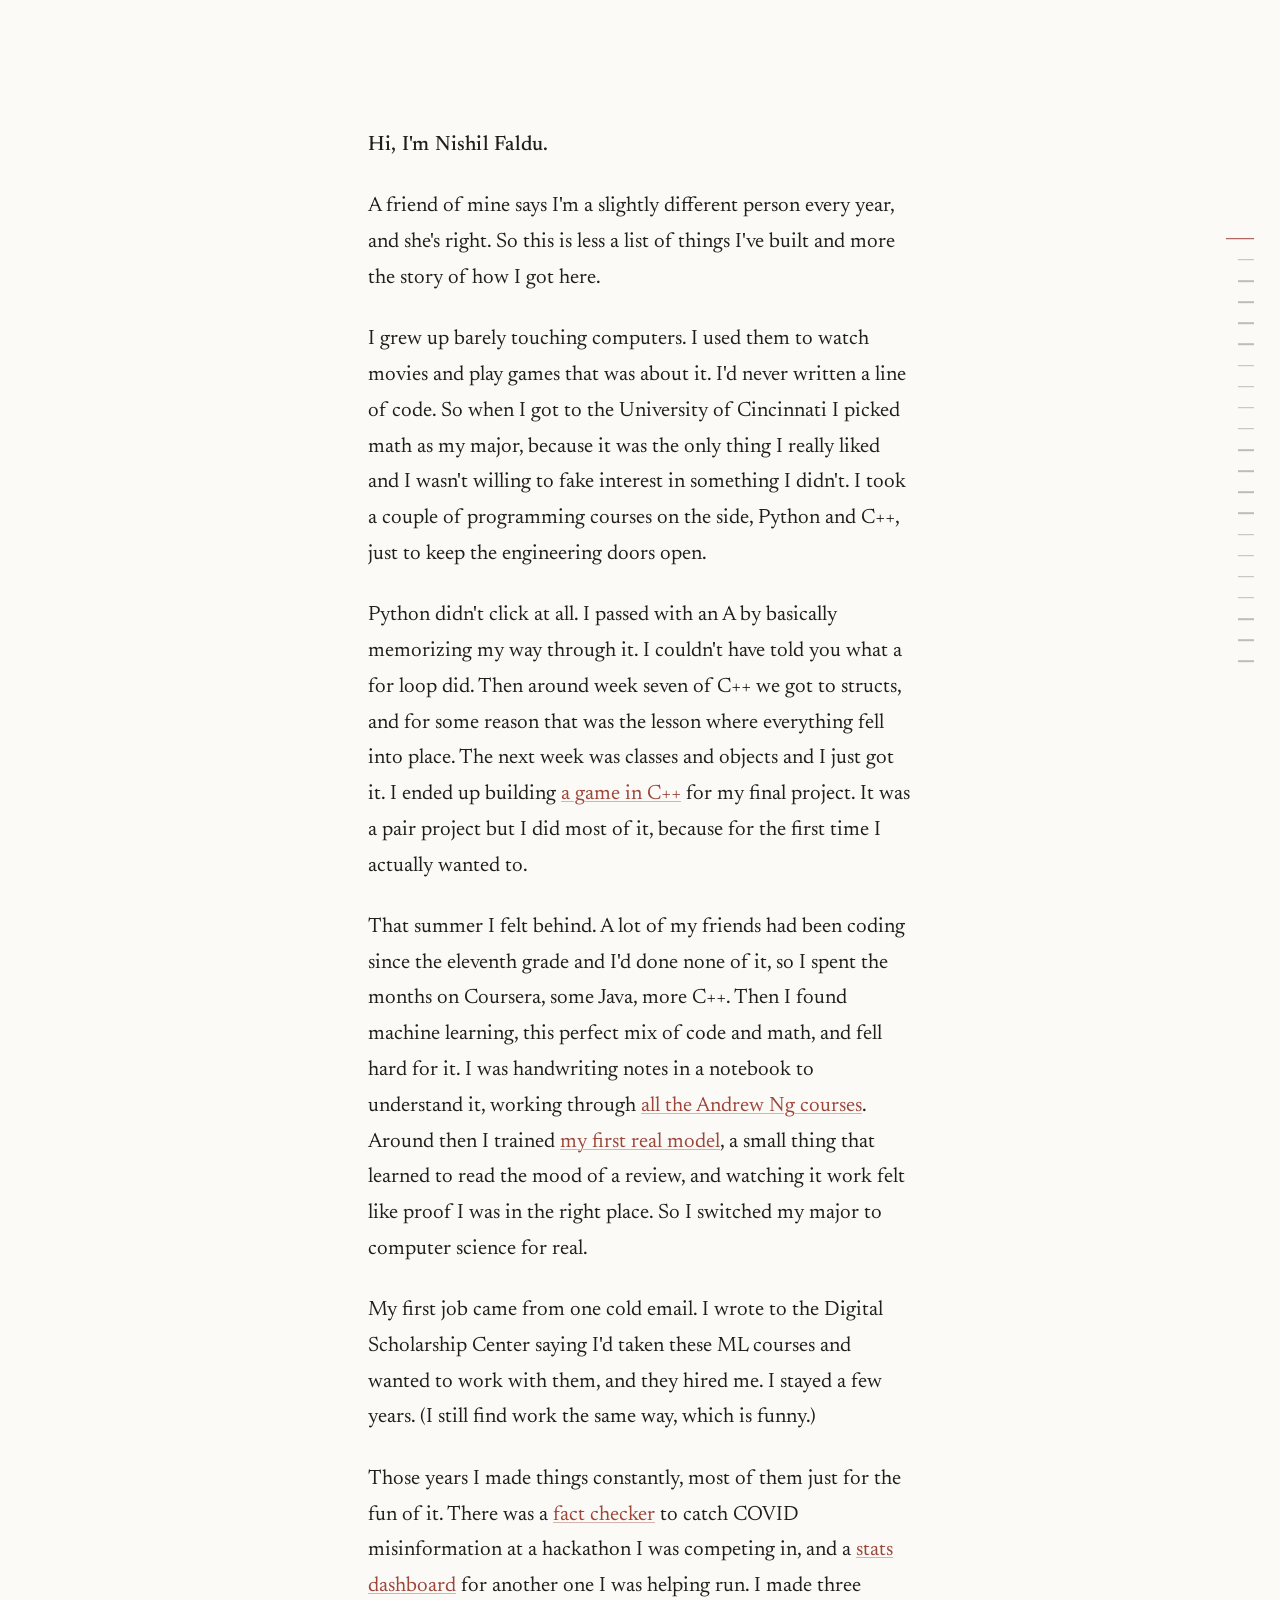
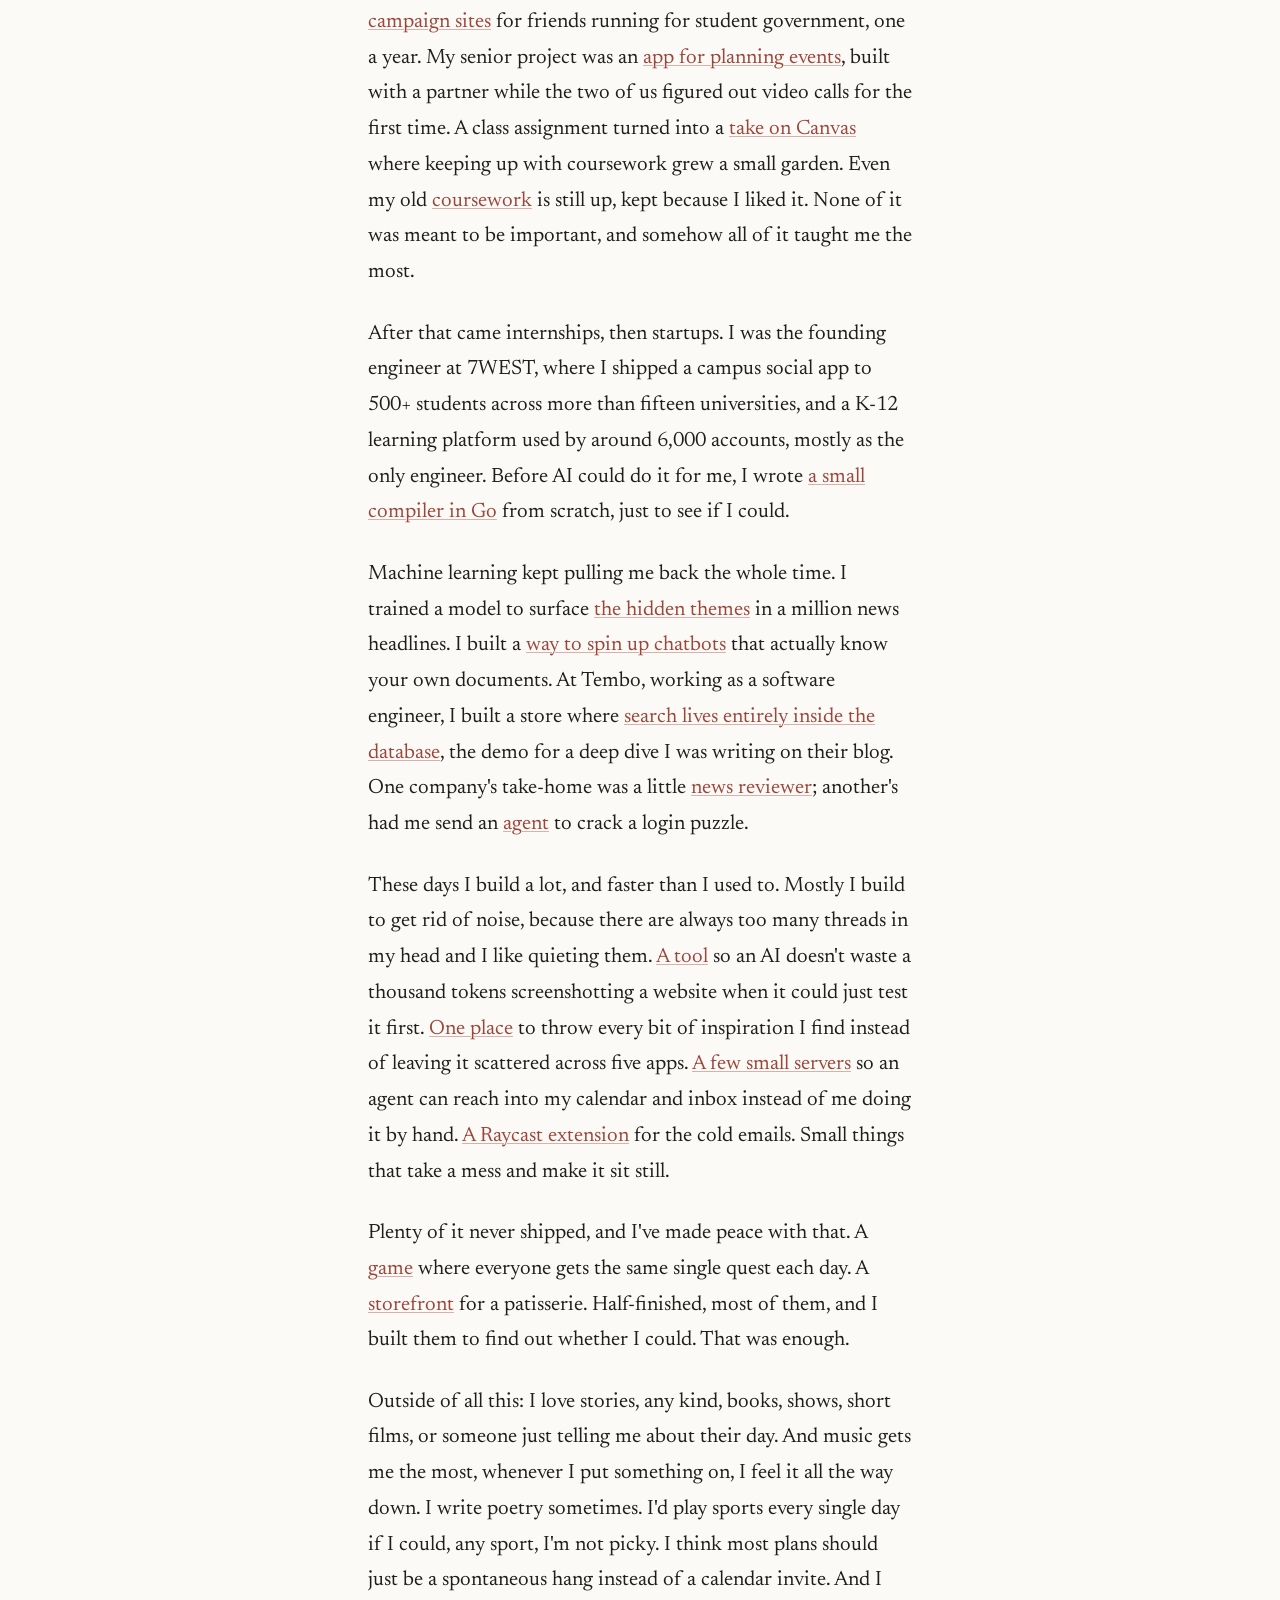
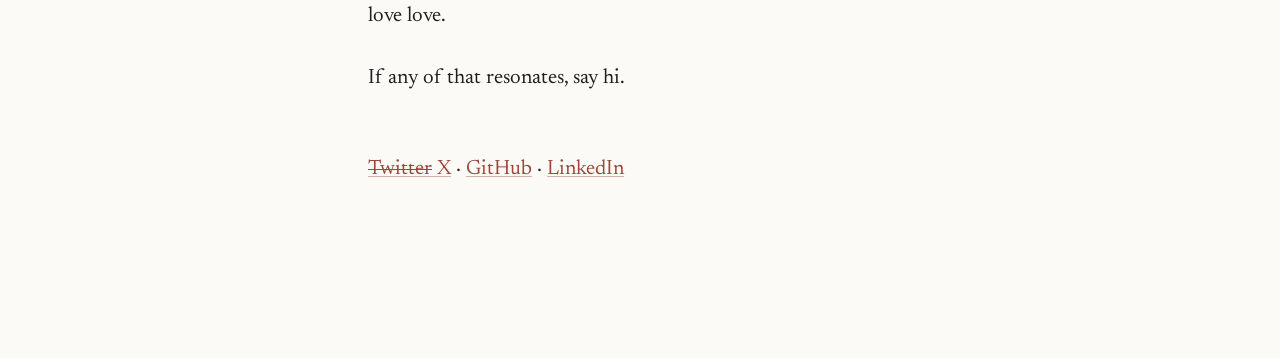
==== commit dd3d5c6b: "feat(client): fix paragraph text in index.html" ====
--- a/index.html
+++ b/index.html
@@ -333,7 +333,7 @@
             right. So this is less a list of things I've built and more the story of how I
             got here.</p>
 
-        <p>I grew up in India barely touching computers. I used them to watch movies and
+        <p>I grew up barely touching computers. I used them to watch movies and play games
             that was about it. I'd never written a line of code. So when I got to the
             University of Cincinnati I picked math as my major, because it was the only
             thing I really liked and I wasn't willing to fake interest in something I
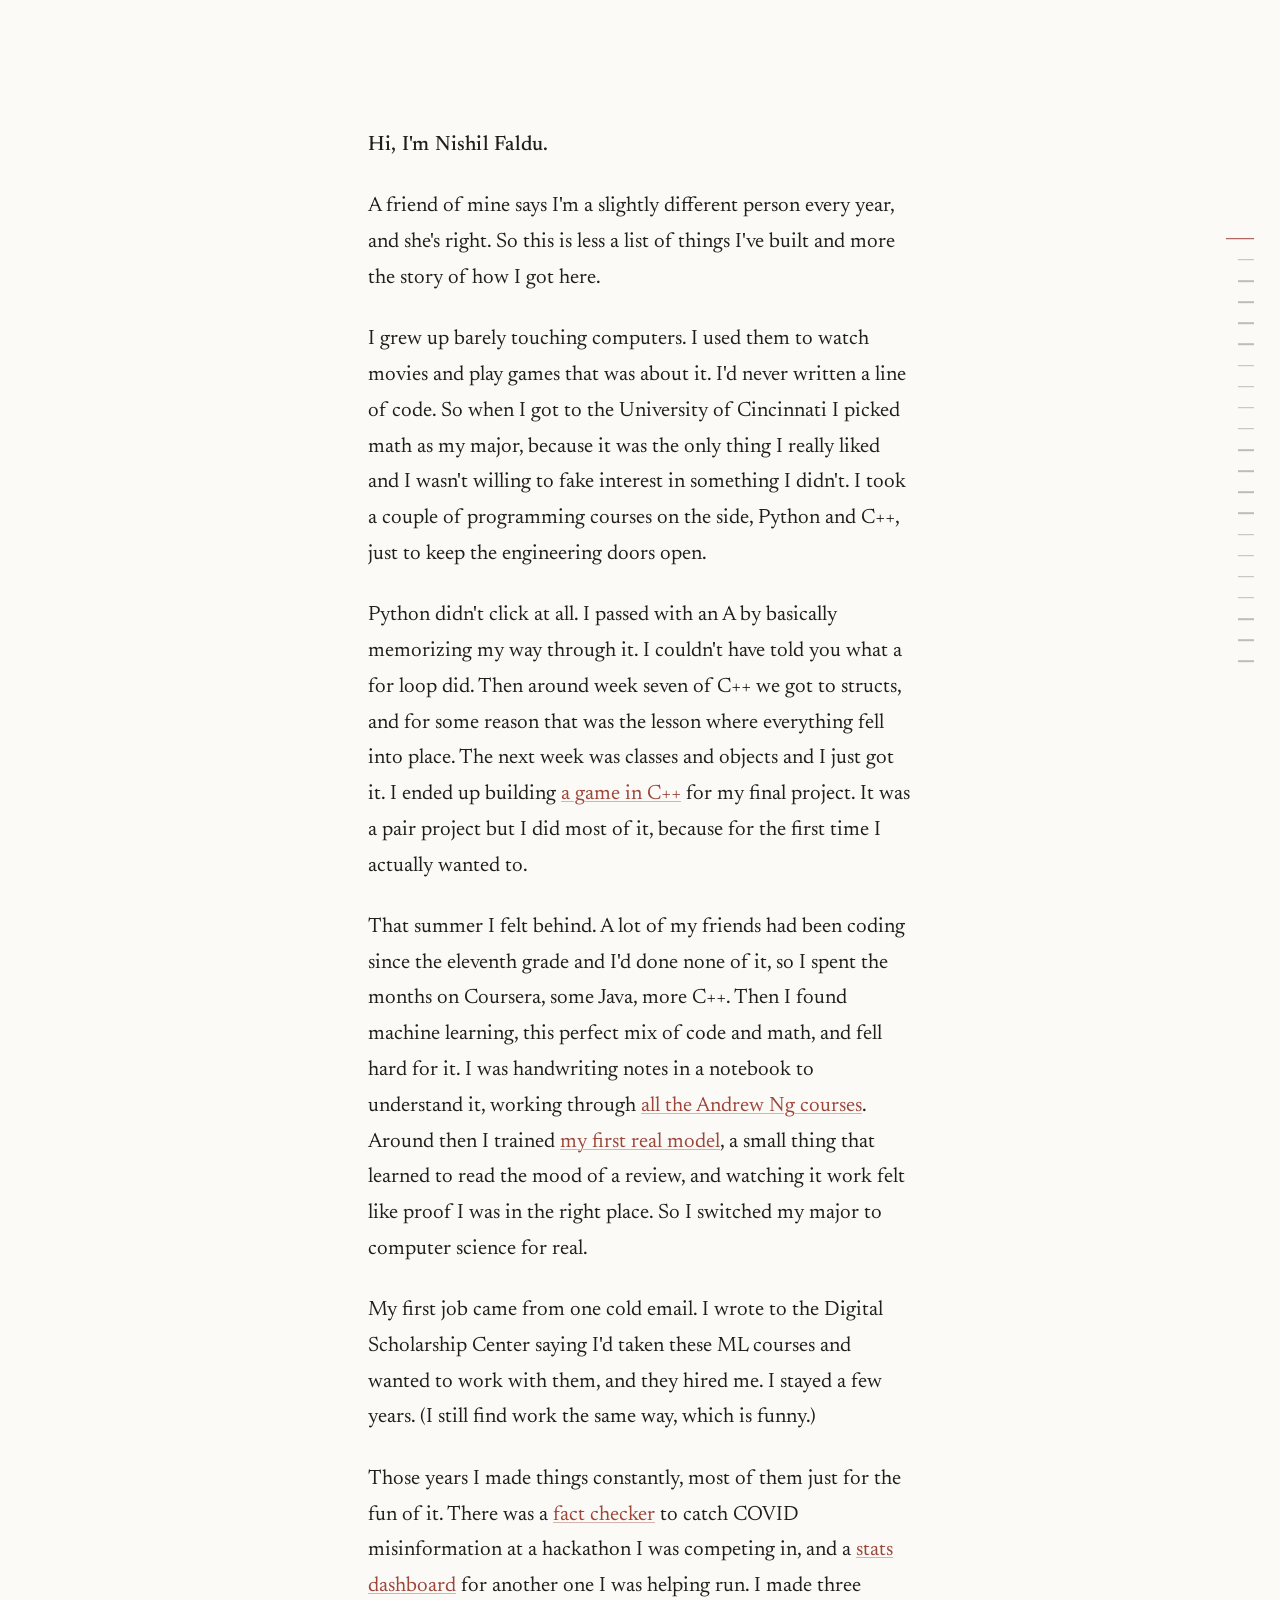
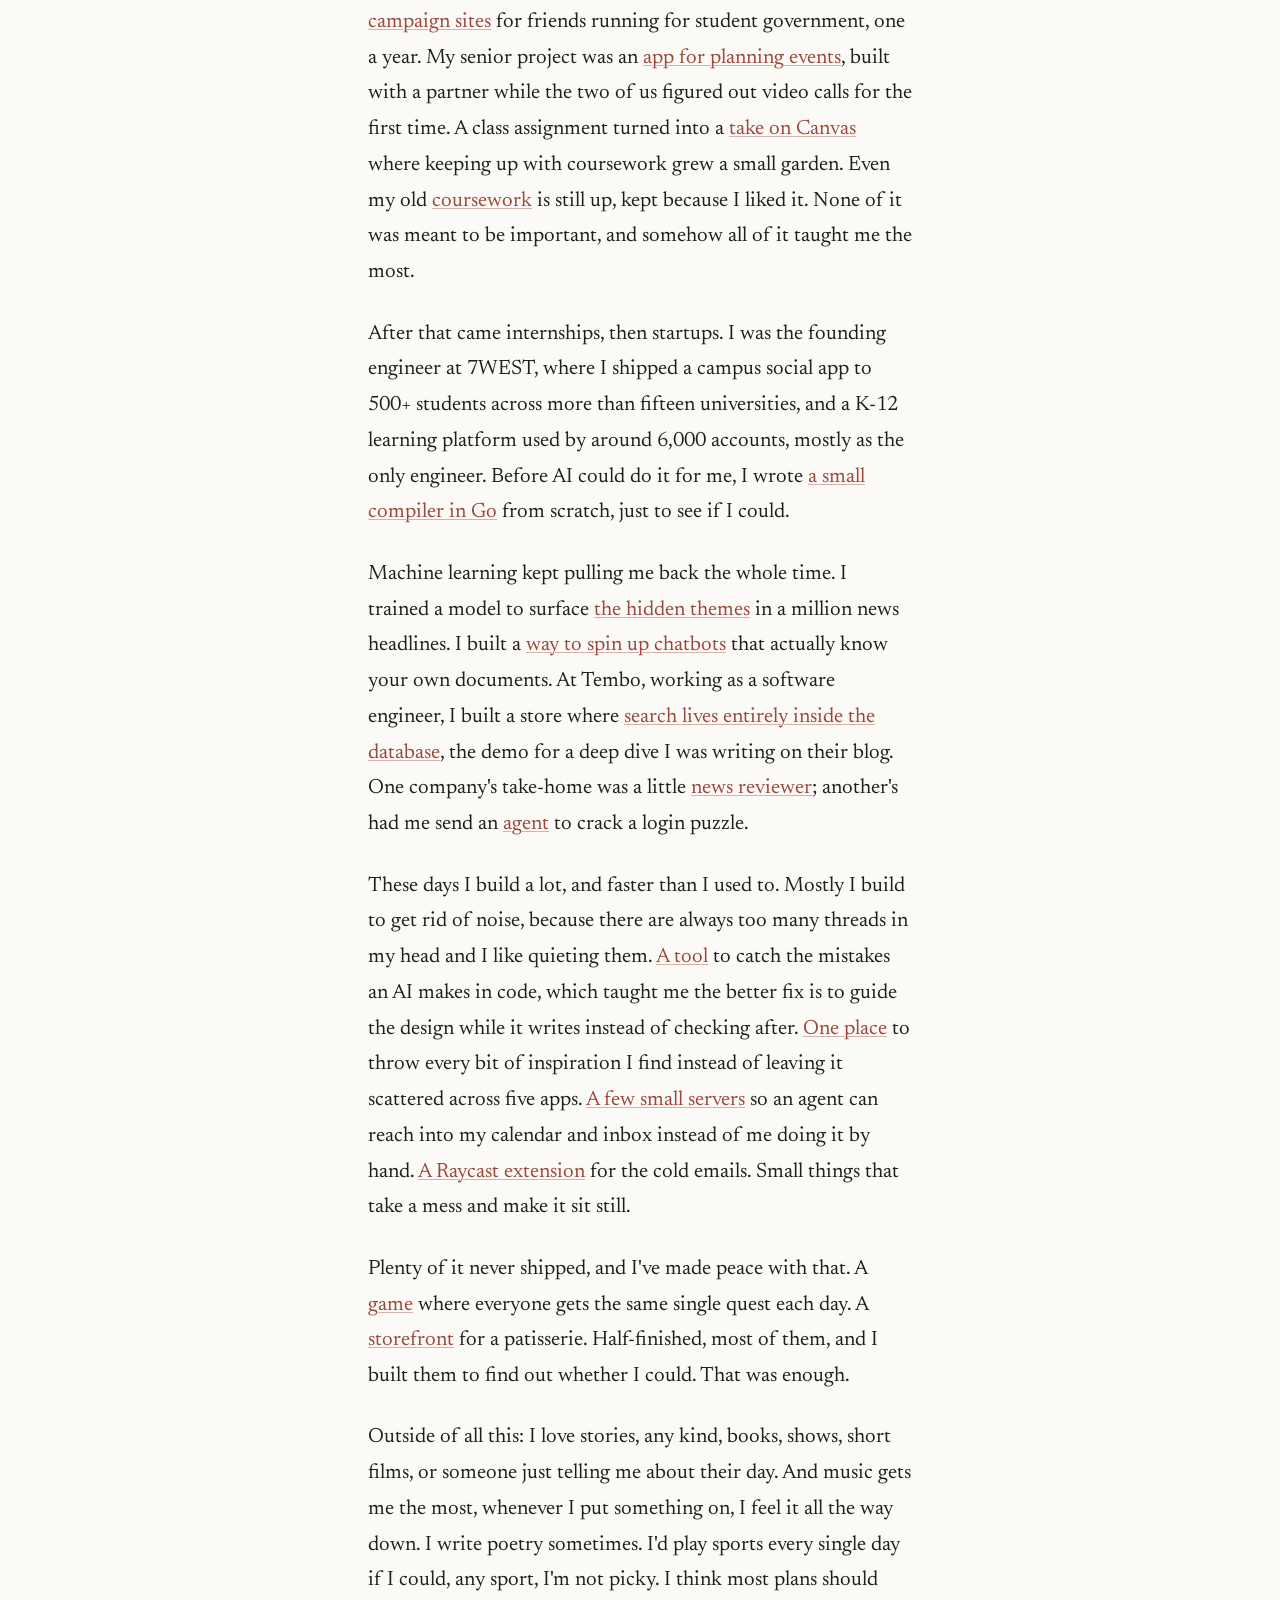
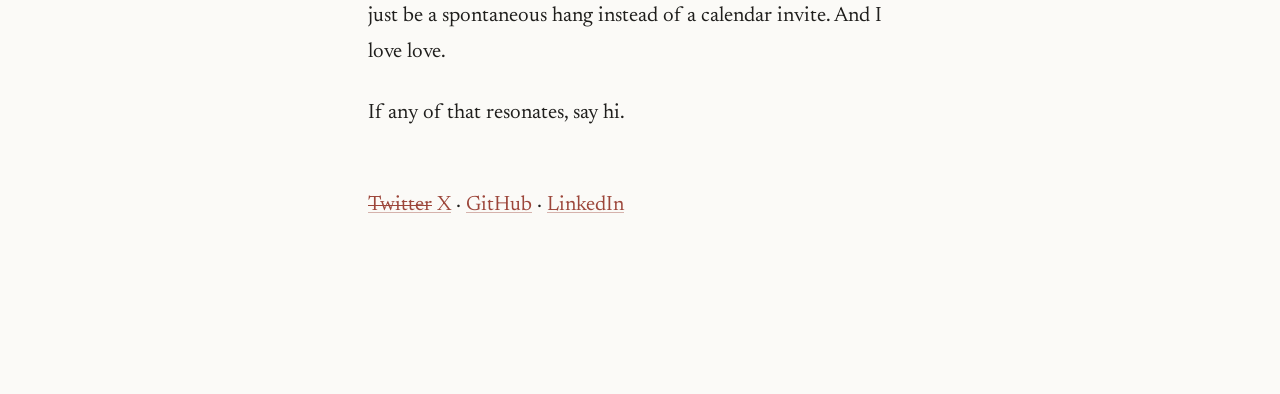
==== commit 6997c9b1: "reflect Atlas's new direction in the project blurb Co-Authored-By: Claude Opus 4.8 <noreply@anthropi" ====
--- a/index.html
+++ b/index.html
@@ -406,9 +406,9 @@
         <p>These days I build a lot, and faster than I used to. Mostly I build to get rid
             of noise, because there are always too many threads in my head and I like
             quieting them.
-            <a id="p-atlas" href="https://nishilfaldu.site">A tool</a> so an AI doesn't
-            waste a thousand tokens screenshotting a website when it could just test it
-            first.
+            <a id="p-atlas" href="https://github.com/nishilfaldu/atlas">A tool</a> to catch the
+            mistakes an AI makes in code, which taught me the better fix is to guide the
+            design while it writes instead of checking after.
             <a id="p-sediment" href="https://github.com/nishilfaldu/sediment">One place</a> to throw every
             bit of inspiration I find instead of leaving it scattered across five apps.
             <a id="p-mcp-servers" href="https://github.com/nishilfaldu/mcp-servers">A few small servers</a> so
